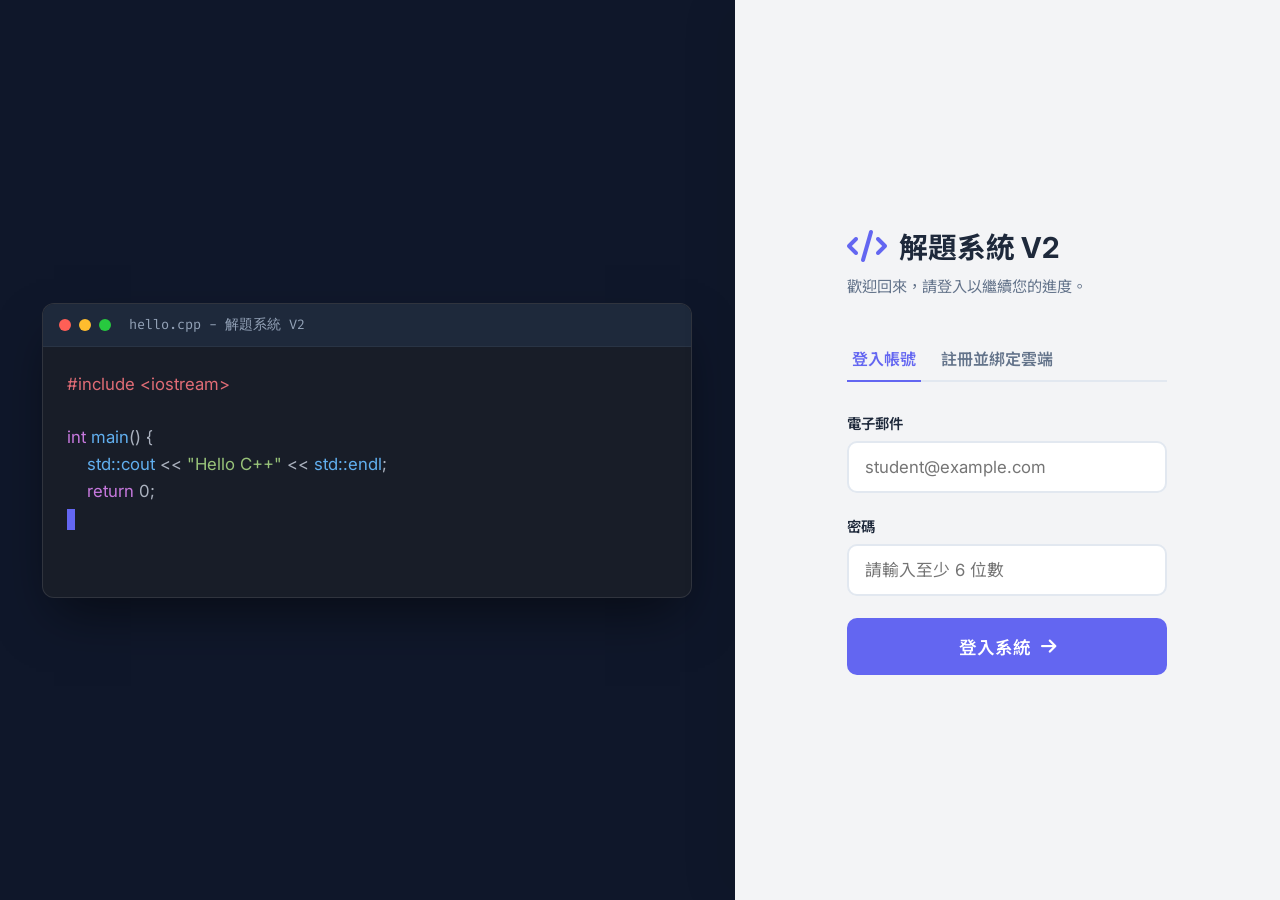
==== index.html @ 7ad6af3a "Update index.html" ====
<!DOCTYPE html>
<html lang="zh-Hant">
<head>
    <meta charset="UTF-8">
    <meta name="viewport" content="width=device-width, initial-scale=1.0">
    <title>登入 - 解題系統 V2</title>
    <!-- 字體與圖示 -->
    <link href="https://fonts.googleapis.com/css2?family=Inter:wght@400;500;600;700&family=Noto+Sans+TC:wght@400;500;700&family=Fira+Code:wght@400;500&display=swap" rel="stylesheet">
    <link rel="stylesheet" href="https://cdnjs.cloudflare.com/ajax/libs/font-awesome/6.4.2/css/all.min.css">
    
    <!-- 引入 Firebase SDK 與 auth.js 讓按鈕真正運作 -->
    <script src="https://www.gstatic.com/firebasejs/10.8.1/firebase-app-compat.js"></script>
    <script src="https://www.gstatic.com/firebasejs/10.8.1/firebase-auth-compat.js"></script>
    <script src="https://www.gstatic.com/firebasejs/10.8.1/firebase-firestore-compat.js"></script>
    
    <style>
        :root {
            --primary: #6366f1; 
            --primary-hover: #4f46e5;
            /* 與大廳底色保持一致 */
            --bg-page: #f3f4f6; 
            --text-main: #1e293b;
            --text-muted: #64748b;
            --accent: #8b5cf6;
            --success: #10b981;
            
            /* 程式碼編輯器專用色彩 */
            --editor-bg: #0f172a;
            --editor-topbar: #1e293b;
            --syntax-keyword: #c678dd;
            --syntax-function: #61afef;
            --syntax-string: #98c379;
            --syntax-comment: #5c6370;
            --syntax-text: #abb2bf;
            --syntax-include: #e06c75;
        }

        * {
            box-sizing: border-box;
            font-family: 'Inter', 'Noto Sans TC', sans-serif;
            margin: 0;
            padding: 0;
        }

        body {
            height: 100vh;
            display: flex;
            overflow: hidden;
            background: var(--bg-page);
            color: var(--text-main);
        }

        /* 左側：程式碼動畫區域 */
        .split-left {
            flex: 1.2;
            position: relative;
            background: var(--editor-bg);
            display: flex;
            align-items: center;
            justify-content: center;
            padding: 40px;
        }

        /* 模擬編輯器視窗 */
        .editor-window {
            width: 100%;
            max-width: 650px;
            background: #181d28; /* 更深的編輯器底色 */
            border-radius: 12px;
            box-shadow: 0 25px 50px -12px rgba(0, 0, 0, 0.5);
            border: 1px solid rgba(255,255,255,0.1);
            overflow: hidden;
            animation: floatEditor 6s ease-in-out infinite alternate;
        }

        @keyframes floatEditor {
            0% { transform: translateY(0); }
            100% { transform: translateY(15px); }
        }

        .editor-header {
            background: var(--editor-topbar);
            padding: 12px 16px;
            display: flex;
            align-items: center;
            gap: 8px;
            border-bottom: 1px solid rgba(255,255,255,0.05);
        }

        .editor-dot {
            width: 12px; height: 12px; border-radius: 50%;
        }
        .dot-red { background: #ff5f56; }
        .dot-yellow { background: #ffbd2e; }
        .dot-green { background: #27c93f; }

        .editor-title {
            margin-left: 10px;
            color: #94a3b8;
            font-size: 0.85rem;
            font-family: 'Fira Code', monospace;
        }

        .editor-body {
            padding: 24px;
            font-family: 'Fira Code', monospace;
            font-size: 1.05rem;
            line-height: 1.6;
            color: var(--syntax-text);
            min-height: 250px;
        }

        /* 閃爍游標 */
        .cursor {
            display: inline-block;
            width: 8px;
            height: 1.2em;
            background-color: var(--primary);
            vertical-align: middle;
            animation: blink 1s step-end infinite;
        }

        @keyframes blink {
            0%, 100% { opacity: 1; }
            50% { opacity: 0; }
        }

        /* 右側：登入表單區域 */
        .split-right {
            flex: 1;
            max-width: 550px;
            background: var(--bg-page);
            display: flex;
            align-items: center;
            justify-content: center;
            position: relative;
            z-index: 10;
            box-shadow: -20px 0 40px rgba(0,0,0,0.05);
        }

        .form-container {
            width: 100%;
            max-width: 400px;
            padding: 40px;
            animation: slideInRight 0.8s cubic-bezier(0.16, 1, 0.3, 1) forwards;
        }

        @keyframes slideInRight {
            from { opacity: 0; transform: translateX(40px); }
            to { opacity: 1; transform: translateX(0); }
        }

        .brand-header {
            margin-bottom: 40px;
        }

        .brand-title {
            font-size: 1.8rem;
            font-weight: 700;
            color: var(--text-main);
            margin-bottom: 8px;
            display: flex;
            align-items: center;
            gap: 12px;
        }

        .brand-title i {
            color: var(--primary);
            font-size: 2rem;
        }

        .brand-subtitle {
            font-size: 0.95rem;
            color: var(--text-muted);
        }

        /* 頁籤切換 */
        .auth-tabs {
            display: flex;
            gap: 15px;
            margin-bottom: 30px;
            border-bottom: 2px solid #e2e8f0;
        }

        .auth-tab {
            padding: 10px 5px;
            font-size: 1rem;
            font-weight: 600;
            color: var(--text-muted);
            cursor: pointer;
            position: relative;
            transition: color 0.3s ease;
        }

        .auth-tab.active {
            color: var(--primary);
        }

        .auth-tab.active::after {
            content: '';
            position: absolute;
            bottom: -2px;
            left: 0;
            right: 0;
            height: 2px;
            background: var(--primary);
            animation: slideLine 0.3s ease forwards;
        }

        @keyframes slideLine {
            from { transform: scaleX(0); }
            to { transform: scaleX(1); }
        }

        /* 輸入框設計 */
        .input-group {
            margin-bottom: 22px;
        }

        .input-header {
            display: flex;
            justify-content: space-between;
            align-items: flex-end;
            margin-bottom: 8px;
        }

        .input-header label {
            font-size: 0.9rem;
            font-weight: 600;
            color: var(--text-main);
            margin: 0;
        }

        /* 教學按鈕設計 */
        .tutorial-link {
            font-size: 0.85rem;
            color: var(--primary);
            text-decoration: none;
            display: flex;
            align-items: center;
            gap: 5px;
            font-weight: 500;
            transition: all 0.2s ease;
            background: rgba(99, 102, 241, 0.1);
            padding: 4px 10px;
            border-radius: 12px;
        }

        .tutorial-link:hover {
            background: rgba(99, 102, 241, 0.2);
            transform: translateY(-1px);
        }

        .auth-input {
            width: 100%;
            padding: 14px 16px;
            /* 將輸入框底色改為純白，使其在灰底中更突出 */
            background: #ffffff;
            border: 2px solid #e2e8f0;
            color: var(--text-main);
            border-radius: 10px;
            font-size: 1.05rem;
            transition: all 0.3s ease;
        }

        .auth-input:focus {
            outline: none;
            border-color: var(--primary);
            box-shadow: 0 0 0 4px rgba(99, 102, 241, 0.1);
        }

        /* 按鈕設計 */
        .btn-submit {
            width: 100%;
            padding: 16px;
            background: var(--primary);
            color: white;
            border: none;
            border-radius: 10px;
            font-size: 1.1rem;
            font-weight: 600;
            cursor: pointer;
            transition: all 0.3s ease;
            display: flex;
            align-items: center;
            justify-content: center;
            gap: 10px;
            margin-top: 10px;
        }

        .btn-submit:hover {
            background: var(--primary-hover);
            transform: translateY(-2px);
            box-shadow: 0 8px 16px rgba(99, 102, 241, 0.25);
        }

        .btn-submit:active {
            transform: translateY(0);
        }

        /* 禁止按鈕狀態 */
        .btn-submit:disabled {
            background: #94a3b8;
            cursor: not-allowed;
            transform: none;
            box-shadow: none;
        }

        #registerConfigArea {
            display: none;
            animation: fadeIn 0.3s ease forwards;
        }

        @keyframes fadeIn {
            from { opacity: 0; transform: translateY(-5px); }
            to { opacity: 1; transform: translateY(0); }
        }

        @media (max-width: 900px) {
            .split-left { display: none; }
            .split-right { max-width: 100%; }
        }
    </style>
</head>
<body>

    <!-- 左側：程式碼動畫區域 -->
    <div class="split-left">
        <div class="editor-window">
            <div class="editor-header">
                <div class="editor-dot dot-red"></div>
                <div class="editor-dot dot-yellow"></div>
                <div class="editor-dot dot-green"></div>
                <div class="editor-title">hello.cpp - 解題系統 V2</div>
            </div>
            <div class="editor-body">
                <span id="typed-code"></span><span class="cursor"></span>
            </div>
        </div>
    </div>

    <!-- 右側：登入表單 -->
    <div class="split-right">
        <div class="form-container">
            <div class="brand-header">
                <div class="brand-title"><i class="fa-solid fa-code"></i> 解題系統 V2</div>
                <p class="brand-subtitle">歡迎回來，請登入以繼續您的進度。</p>
            </div>

            <div class="auth-tabs">
                <div id="tabLogin" class="auth-tab active" onclick="switchAuthTab('login')">登入帳號</div>
                <div id="tabRegister" class="auth-tab" onclick="switchAuthTab('register')">註冊並綁定雲端</div>
            </div>

            <div class="input-group">
                <div class="input-header">
                    <label>電子郵件</label>
                </div>
                <input type="email" id="emailInput" class="auth-input" placeholder="student@example.com">
            </div>

            <div class="input-group">
                <div class="input-header">
                    <label>密碼</label>
                </div>
                <!-- 按下 Enter 時觸發真實的 handleAuthAction() -->
                <input type="password" id="passwordInput" class="auth-input" placeholder="請輸入至少 6 位數" onkeypress="if(event.key === 'Enter') handleAuthAction()">
            </div>

            <div class="input-group" id="registerConfigArea">
                <div class="input-header">
                    <label style="color: var(--primary);">Firebase 金鑰綁定</label>
                    <a href="#" class="tutorial-link" onclick="window.location.hash='#/firebase-tutorial'; return false;">
                        <i class="fa-solid fa-circle-question"></i> 如何取得金鑰？
                    </a>
                </div>
                <textarea id="registerConfigInput" class="auth-input" style="height: 100px; font-family: monospace; font-size: 0.85rem;" placeholder='{"apiKey": "...", "authDomain": "..."}'></textarea>
            </div>

            <!-- 這個按鈕將綁定真實的登入/註冊邏輯 -->
            <button id="actionBtn" class="btn-submit" onclick="handleAuthAction()">
                <span>登入系統</span> <i class="fa-solid fa-arrow-right"></i>
            </button>
        </div>
    </div>

    <script>
        // === 程式碼打字動畫邏輯 (C++ 循環版本) ===
        const rawCode = `#include <iostream>

int main() {
    std::cout << "Hello C++" << std::endl;
    return 0;
}`;

        const typeTarget = document.getElementById('typed-code');
        let typeIndex = 0;
        let isTyping = true;

        // C++ 簡易語法高亮
        function highlightSyntax(text) {
            let highlighted = text
                .replace(/#include &lt;iostream&gt;/g, '<span style="color: var(--syntax-include);">#include &lt;iostream&gt;</span>')
                .replace(/int /g, '<span style="color: var(--syntax-keyword);">int </span>')
                .replace(/main/g, '<span style="color: var(--syntax-function);">main</span>')
                .replace(/std::cout/g, '<span style="color: var(--syntax-function);">std::cout</span>')
                .replace(/std::endl/g, '<span style="color: var(--syntax-function);">std::endl</span>')
                .replace(/return /g, '<span style="color: var(--syntax-keyword);">return </span>')
                .replace(/0;/g, '<span style="color: var(--syntax-text);">0;</span>')
                .replace(/("Hello C\+\+")/g, '<span style="color: var(--syntax-string);">$1</span>');
            return highlighted;
        }

        function typeWriter() {
            if (!isTyping) return;

            if (typeIndex < rawCode.length) {
                const currentChar = rawCode.charAt(typeIndex);
                let textToDisplay = rawCode.substring(0, typeIndex + 1);
                
                textToDisplay = highlightSyntax(textToDisplay.replace(/</g, "&lt;").replace(/>/g, "&gt;"))
                                .replace(/\n/g, '<br>')
                                .replace(/    /g, '&nbsp;&nbsp;&nbsp;&nbsp;');
                                
                typeTarget.innerHTML = textToDisplay;
                
                let speed = Math.random() * 30 + 10;
                if (currentChar === '\n') speed += 150;
                
                typeIndex++;
                setTimeout(typeWriter, speed);
            } else {
                // 打字完成後，等待 3 秒再清除並重新開始
                setTimeout(() => {
                    typeTarget.innerHTML = '';
                    typeIndex = 0;
                    typeWriter();
                }, 3000);
            }
        }
        
        setTimeout(typeWriter, 500);

        // === 登入表單 UI 切換邏輯 ===
        let isLoginMode = true;

        function switchAuthTab(mode) {
            isLoginMode = (mode === 'login');
            
            document.getElementById('tabLogin').classList.toggle('active', isLoginMode);
            document.getElementById('tabRegister').classList.toggle('active', !isLoginMode);
            
            document.getElementById('registerConfigArea').style.display = isLoginMode ? 'none' : 'block';
            
            const btn = document.getElementById('actionBtn');
            if (isLoginMode) {
                btn.innerHTML = '<span>登入系統</span> <i class="fa-solid fa-arrow-right"></i>';
                btn.style.background = 'var(--primary)';
            } else {
                btn.innerHTML = '<span>註冊帳號</span> <i class="fa-solid fa-user-plus"></i>';
                btn.style.background = 'var(--success)';
            }
        }

        function showTutorial() {
            window.location.hash = '#/firebase-tutorial';
        }

        function hideTutorial() {
            history.replaceState(null, null, ' ');
            document.getElementById('view-firebase-tutorial').style.display = 'none';
        }

        window.addEventListener('hashchange', () => {
            if (window.location.hash === '#/firebase-tutorial') {
                document.getElementById('view-firebase-tutorial').style.display = 'flex';
            } else {
                document.getElementById('view-firebase-tutorial').style.display = 'none';
            }
        });

        window.addEventListener('load', () => {
            if (window.location.hash === '#/firebase-tutorial') {
                document.getElementById('view-firebase-tutorial').style.display = 'flex';
            }
        });
    </script>

    <!-- 教學彈出視窗 -->
    <div id="view-firebase-tutorial" style="display:none; position: fixed; top: 0; left: 0; width: 100%; height: 100%; flex-direction:column; align-items:flex-start; background: #f8fafc; color: #334155; overflow-y:auto; padding: 40px; box-sizing: border-box; z-index: 9999;">
        <div style="max-width: 900px; width: 100%; text-align: left; position: relative;">
            <button onclick="hideTutorial()" style="position: absolute; top: -10px; right: 0; background: rgba(0,0,0,0.05); border: none; color: #334155; padding: 8px 16px; border-radius: 8px; cursor: pointer; font-weight: bold; transition: background 0.3s;" onmouseover="this.style.background=\'rgba(0,0,0,0.1)\'" onmouseout="this.style.background=\'rgba(0,0,0,0.05)\'"><i class="fa-solid fa-xmark"></i> 關閉教學</button>
            
            <div style="display: flex; align-items: center; border-bottom: 1px solid rgba(0,0,0,0.1); padding-bottom: 20px; margin-bottom: 20px;">
                <h2 style="margin: 0; font-size: 1.8rem;">📚 Firebase 設定教學</h2>
            </div>

            <div style="line-height: 1.8; font-size: 1.1rem; color: #e2e8f0;">
                <h3 style="color: #a7f3d0;">步驟一：建立 Firebase 專案</h3>
                <p>1.請先前往 <a href="https://console.firebase.google.com/" target="_blank" style="color: #60a5fa; text-decoration: underline;">Firebase Console</a> 並登入您的 Google 帳號，點擊「建立新的Firebase專案」。</p>
                <img src="https://raw.githubusercontent.com/iansu11/Program-system-image/main/creat%20firebase%20project.png"
                     style="max-width: 100%; border-radius: 8px; border: 1px solid rgba(255,255,255,0.2);">

                <p>2.輸入完專案名稱並按下「繼續」。</p>
                <img src="https://raw.githubusercontent.com/iansu11/Program-system-image/main/project%20name.png"
                     style="max-width: 65%; border-radius: 8px; border: 1px solid rgba(255,255,255,0.2);">

                <p>3.開啟 啟用 Gemini in Firebase 並按下「繼續」。</p>
                <img src="https://raw.githubusercontent.com/iansu11/Program-system-image/main/Open%20Gemini%20in%20Firebase.png"
                     style="max-width: 75%; border-radius: 8px; border: 1px solid rgba(255,255,255,0.2);">

                <p>4.開啟 啟用這項專案的 Google Analytics 功能，並按下「繼續」。</p>
                <img src="https://raw.githubusercontent.com/iansu11/Program-system-image/main/Open%20Google%20Analytics.png"
                     style="max-width: 75%; border-radius: 8px; border: 1px solid rgba(255,255,255,0.2);">

                <p>5.選取 Default Account in Firebase 並按下「建立專案」。</p>
                <img src="https://raw.githubusercontent.com/iansu11/Program-system-image/main/Default%20Account%20in%20Firebase.png"
                     style="max-width: 75%; border-radius: 8px; border: 1px solid rgba(255,255,255,0.2);">

                <p>6.等待完成後按下繼續專案即建立完成。</p>
                <img src="https://raw.githubusercontent.com/iansu11/Program-system-image/main/firebase%20project%20creat%20finish.png"
                     style="max-width: 75%; border-radius: 8px; border: 1px solid rgba(255,255,255,0.2);">


                <h3 style="color: #a7f3d0; margin-top: 30px;">步驟二：在專案裡新增應用程式 </h3>
                <p>1.回到專案後在專案名稱的下方，點擊「新增應用程式」的按鈕。</p>
                <img src="https://raw.githubusercontent.com/iansu11/Program-system-image/main/creat%20app%20button.png"
                     style="max-width: 95%; border-radius: 8px; border: 1px solid rgba(255,255,255,0.2);">

                <p>2.點擊網頁圖示，來新增一個應用程式。</p>
                <img src="https://raw.githubusercontent.com/iansu11/Program-system-image/main/web%20icon.png"
                     style="max-width: 95%; border-radius: 8px; border: 1px solid rgba(255,255,255,0.2);">

                <p>3.接著會看到註冊應用程式的畫面，不要勾選Firebase託管，並且按下「註冊應用程式」的按鈕。</p>
                <img src="https://raw.githubusercontent.com/iansu11/Program-system-image/main/register%20app.png"
                     style="max-width: 90%; border-radius: 8px; border: 1px solid rgba(255,255,255,0.2);">

                <p>4.再來會看到新增 Firebase SDK ，請選擇使用 script 標記。</p>
                <p>並且將 const firebaseConfig = { ... }; 裡面的內容複製起來，完成後按下前往控制台即完成新增。</p>
                <img src="https://raw.githubusercontent.com/iansu11/Program-system-image/main/firebase%20SDK.png"
                     style="max-width: 85%; border-radius: 8px; border: 1px solid rgba(255,255,255,0.2);">
                <p>5.回到控制台。</p>
                <img src="https://raw.githubusercontent.com/iansu11/Program-system-image/main/console.png"
                     style="max-width: 100%; border-radius: 8px; border: 1px solid rgba(255,255,255,0.2);">


                <h3 style="color: #a7f3d0; margin-top: 30px;">步驟三：Authentication設定。</h3>
                <p>1.先點選安全性，並選擇Authentication。</p>
                <img src="https://raw.githubusercontent.com/iansu11/Program-system-image/main/choose%20Authentication-1.png"
                     style="max-width: 100%; border-radius: 8px; border: 1px solid rgba(255,255,255,0.2);">

                <p>2.選擇開始啟用。</p>
                <img src="https://raw.githubusercontent.com/iansu11/Program-system-image/main/choose%20Authentication-2.png"
                     style="max-width: 95%; border-radius: 8px; border: 1px solid rgba(255,255,255,0.2);">

                <p>3.選擇登入方式，第一個先選電子郵件，第二個在選google。</p>
                <img src="https://raw.githubusercontent.com/iansu11/Program-system-image/main/email-google.png"
                     style="max-width: 80%; border-radius: 8px; border: 1px solid rgba(255,255,255,0.2);">

                <p>4.電子郵件只需要啟用上面那個，底下的不用，啟動完成後按下儲存。</p>
                <img src="https://raw.githubusercontent.com/iansu11/Program-system-image/main/email.png"
                     style="max-width: 80%; border-radius: 8px; border: 1px solid rgba(255,255,255,0.2);">

                <p>5.google 啟動後記得選取專案支援的電子郵件，完成後也是按儲存。</p>
                <img src="https://raw.githubusercontent.com/iansu11/Program-system-image/main/google.png"
                     style="max-width: 80%; border-radius: 8px; border: 1px solid rgba(255,255,255,0.2);">

                <p>6.看到電子郵件與google皆顯示為已啟動即代表設定完成。</p>
                <img src="https://raw.githubusercontent.com/iansu11/Program-system-image/main/email-google-finish.png"
                     style="max-width: 100%; border-radius: 8px; border: 1px solid rgba(255,255,255,0.2);">

                <h3 style="color: #a7f3d0; margin-top: 30px;">步驟四：firestore 設定 </h3>
                <p>1.先選擇資料庫與空間，並選擇firestore。</p>
                <img src="https://raw.githubusercontent.com/iansu11/Program-system-image/main/firestore-1.png"
                     style="max-width: 95%; border-radius: 8px; border: 1px solid rgba(255,255,255,0.2);">

                <p>2.選擇建立資料庫。</p>
                <img src="https://raw.githubusercontent.com/iansu11/Program-system-image/main/firestore-2.png"
                     style="max-width: 100%; border-radius: 8px; border: 1px solid rgba(255,255,255,0.2);">

                <p>3.選取版本 Standard版，並且按下一步。</p>
                <img src="https://raw.githubusercontent.com/iansu11/Program-system-image/main/standard.png"
                     style="max-width: 90%; border-radius: 8px; border: 1px solid rgba(255,255,255,0.2);">

                <p>4.選擇位置 Taiwan，並且按下一步。</p>
                <img src="https://raw.githubusercontent.com/iansu11/Program-system-image/main/Taiwan.png"
                     style="max-width: 90%; border-radius: 8px; border: 1px solid rgba(255,255,255,0.2);">

                <p>5.選擇以測試模式啟動，並且按下建立。</p>
                <img src="https://raw.githubusercontent.com/iansu11/Program-system-image/main/test-start.png"
                     style="max-width: 90%; border-radius: 8px; border: 1px solid rgba(255,255,255,0.2);">

                <p>6.回到了資料庫的主控台，點選上方的規則。</p>
                <img src="https://raw.githubusercontent.com/iansu11/Program-system-image/main/rule.png"
                     style="max-width: 100%; border-radius: 8px; border: 1px solid rgba(255,255,255,0.2);">

                <p>7.將規則進行更改，改成以下這段規則，完成後按下發布所有設定便更改完成。</p>
                <pre style="background: rgba(0,0,0,0.3); padding: 15px; border-radius: 8px; color: #a7f3d0;">
rules_version = '2';
service cloud.firestore {
    match /databases/{database}/documents {
        match /{document=**} {
            allow read, write: if request.auth != null;
        }
    }
}
                </pre>
                <img src="https://raw.githubusercontent.com/iansu11/Program-system-image/main/new-rule.png"
                     style="max-width: 100%; border-radius: 8px; border: 1px solid rgba(255,255,255,0.2);">

                <h3 style="color: #a7f3d0; margin-top: 30px;">步驟五：授權網路設定 </h3>
                <p>1.點選Authentication的設定，裡面的授權網域並按下新增網域。</p>
                <img src="https://raw.githubusercontent.com/iansu11/Program-system-image/main/web-1.png"
                     style="max-width: 100%; border-radius: 8px; border: 1px solid rgba(255,255,255,0.2);">
                <p>2.將解題系統的網址填入即設定完成。</p>
                <img src="https://raw.githubusercontent.com/iansu11/Program-system-image/main/web-2.png"
                     style="max-width: 100%; border-radius: 8px; border: 1px solid rgba(255,255,255,0.2);">

                <h3 style="color: #a7f3d0; margin-top: 30px;">步驟六：將金鑰填入到註冊區 </h3>
                <p>用大括號將firebaseConfig裡面的內容複製並貼上即可(記得每個代碼冒號前面的標題要使用""括號起來，最外面再使用一個大括號)。</p>
                <img src="https://raw.githubusercontent.com/iansu11/Program-system-image/main/example-1.png"
                     style="max-width: 100%; border-radius: 8px; border: 1px solid rgba(255,255,255,0.2);">
                <img src="https://raw.githubusercontent.com/iansu11/Program-system-image/main/example-2.png"
                     style="max-width: 100%; border-radius: 8px; border: 1px solid rgba(255,255,255,0.2);">

                <p>前面沒複製到的請依照以下步驟尋找回來。</p>
                <p>1.點選左側欄位設定裡面的一般。</p>
                <img src="https://raw.githubusercontent.com/iansu11/Program-system-image/main/settings-1.png"
                     style="max-width: 100%; border-radius: 8px; border: 1px solid rgba(255,255,255,0.2);">

                <p>2.跳到一般設定往下滑就可以看到firebaseConfig的內容了。</p>
                <img src="https://raw.githubusercontent.com/iansu11/Program-system-image/main/setting-2-2.png"
                     style="max-width: 90%; border-radius: 8px; border: 1px solid rgba(255,255,255,0.2);">
                <img src="https://raw.githubusercontent.com/iansu11/Program-system-image/main/setting-3.png"
                     style="max-width: 90%; border-radius: 8px; border: 1px solid rgba(255,255,255,0.2);">

            </div>
        </div>
    </div>
    
    <!-- 載入真實的系統設定與登入核心邏輯 -->
    <script src="js/config.js"></script>
    <script src="js/auth.js"></script>
</body>
</html>
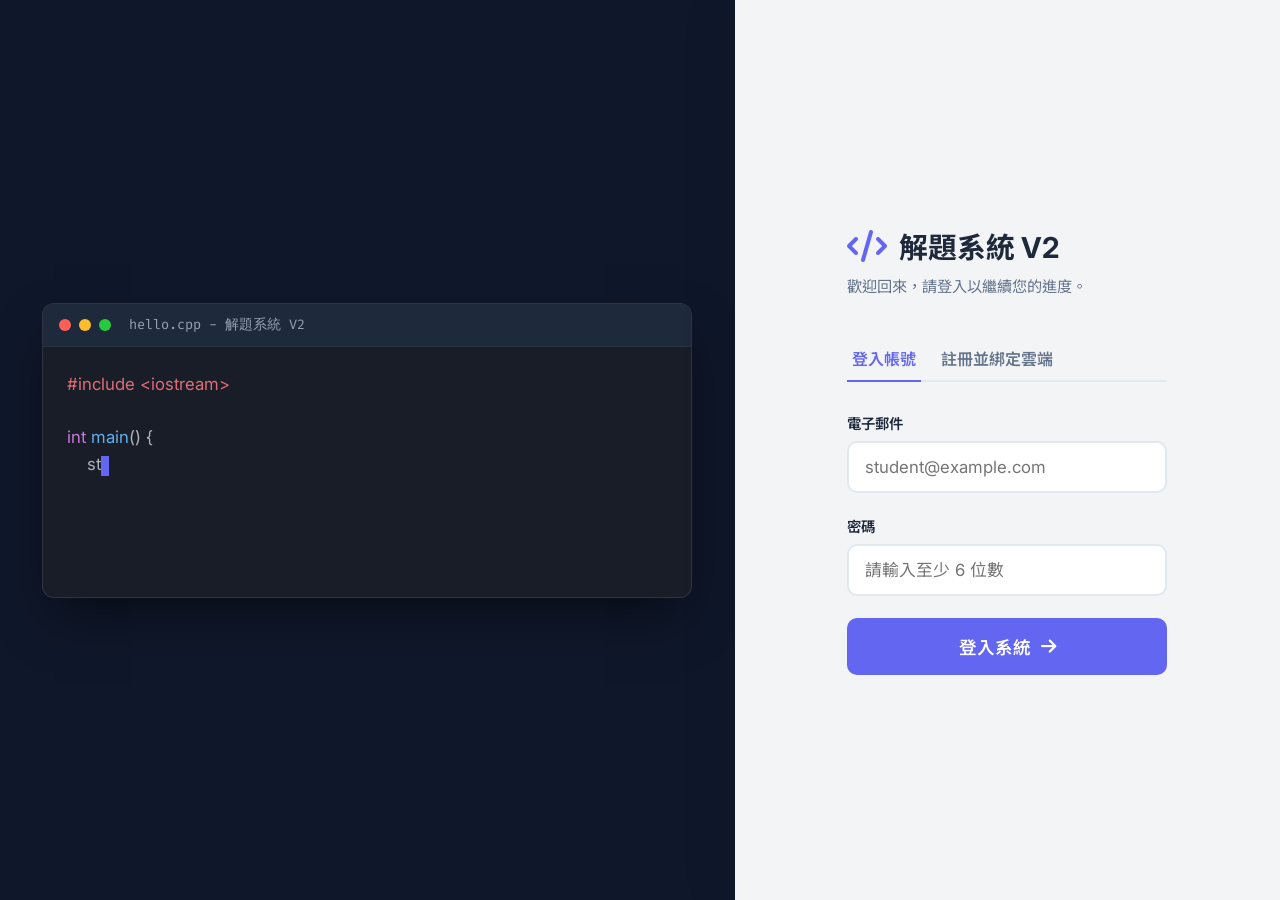
==== commit 01b90e5f: "Update index.html" ====
--- a/index.html
+++ b/index.html
@@ -495,107 +495,107 @@
                 <h2 style="margin: 0; font-size: 1.8rem;">📚 Firebase 設定教學</h2>
             </div>
 
-            <div style="line-height: 1.8; font-size: 1.1rem; color: #e2e8f0;">
-                <h3 style="color: #a7f3d0;">步驟一：建立 Firebase 專案</h3>
+            <div style="line-height: 1.8; font-size: 1.1rem; color: #334155;">
+                <h3 style="color: #059669;">步驟一：建立 Firebase 專案</h3>
                 <p>1.請先前往 <a href="https://console.firebase.google.com/" target="_blank" style="color: #60a5fa; text-decoration: underline;">Firebase Console</a> 並登入您的 Google 帳號，點擊「建立新的Firebase專案」。</p>
-                <img src="https://raw.githubusercontent.com/iansu11/Program-system-image/main/creat%20firebase%20project.png"
+                <img src="https://raw.githubusercontent.com/iansu11/Program-system-image/refs/heads/main/creat%20firebase%20project.png"
                      style="max-width: 100%; border-radius: 8px; border: 1px solid rgba(255,255,255,0.2);">
 
                 <p>2.輸入完專案名稱並按下「繼續」。</p>
-                <img src="https://raw.githubusercontent.com/iansu11/Program-system-image/main/project%20name.png"
+                <img src="https://raw.githubusercontent.com/iansu11/Program-system-image/refs/heads/main/project%20name.png"
                      style="max-width: 65%; border-radius: 8px; border: 1px solid rgba(255,255,255,0.2);">
 
                 <p>3.開啟 啟用 Gemini in Firebase 並按下「繼續」。</p>
-                <img src="https://raw.githubusercontent.com/iansu11/Program-system-image/main/Open%20Gemini%20in%20Firebase.png"
+                <img src="https://raw.githubusercontent.com/iansu11/Program-system-image/refs/heads/main/Open%20Gemini%20in%20Firebase.png"
                      style="max-width: 75%; border-radius: 8px; border: 1px solid rgba(255,255,255,0.2);">
 
                 <p>4.開啟 啟用這項專案的 Google Analytics 功能，並按下「繼續」。</p>
-                <img src="https://raw.githubusercontent.com/iansu11/Program-system-image/main/Open%20Google%20Analytics.png"
+                <img src="https://raw.githubusercontent.com/iansu11/Program-system-image/refs/heads/main/Open%20Google%20Analytics.png"
                      style="max-width: 75%; border-radius: 8px; border: 1px solid rgba(255,255,255,0.2);">
 
                 <p>5.選取 Default Account in Firebase 並按下「建立專案」。</p>
-                <img src="https://raw.githubusercontent.com/iansu11/Program-system-image/main/Default%20Account%20in%20Firebase.png"
+                <img src="https://raw.githubusercontent.com/iansu11/Program-system-image/refs/heads/main/Default%20Account%20in%20Firebase.png"
                      style="max-width: 75%; border-radius: 8px; border: 1px solid rgba(255,255,255,0.2);">
 
                 <p>6.等待完成後按下繼續專案即建立完成。</p>
-                <img src="https://raw.githubusercontent.com/iansu11/Program-system-image/main/firebase%20project%20creat%20finish.png"
+                <img src="https://raw.githubusercontent.com/iansu11/Program-system-image/refs/heads/main/firebase%20project%20creat%20finish.png"
                      style="max-width: 75%; border-radius: 8px; border: 1px solid rgba(255,255,255,0.2);">
 
 
-                <h3 style="color: #a7f3d0; margin-top: 30px;">步驟二：在專案裡新增應用程式 </h3>
+                <h3 style="color: #059669; margin-top: 30px;">步驟二：在專案裡新增應用程式 </h3>
                 <p>1.回到專案後在專案名稱的下方，點擊「新增應用程式」的按鈕。</p>
-                <img src="https://raw.githubusercontent.com/iansu11/Program-system-image/main/creat%20app%20button.png"
+                <img src="https://raw.githubusercontent.com/iansu11/Program-system-image/refs/heads/main/creat%20app%20button.png"
                      style="max-width: 95%; border-radius: 8px; border: 1px solid rgba(255,255,255,0.2);">
 
                 <p>2.點擊網頁圖示，來新增一個應用程式。</p>
-                <img src="https://raw.githubusercontent.com/iansu11/Program-system-image/main/web%20icon.png"
+                <img src="https://raw.githubusercontent.com/iansu11/Program-system-image/refs/heads/main/web%20icon.png"
                      style="max-width: 95%; border-radius: 8px; border: 1px solid rgba(255,255,255,0.2);">
 
                 <p>3.接著會看到註冊應用程式的畫面，不要勾選Firebase託管，並且按下「註冊應用程式」的按鈕。</p>
-                <img src="https://raw.githubusercontent.com/iansu11/Program-system-image/main/register%20app.png"
+                <img src="https://raw.githubusercontent.com/iansu11/Program-system-image/refs/heads/main/register%20app.png"
                      style="max-width: 90%; border-radius: 8px; border: 1px solid rgba(255,255,255,0.2);">
 
                 <p>4.再來會看到新增 Firebase SDK ，請選擇使用 script 標記。</p>
                 <p>並且將 const firebaseConfig = { ... }; 裡面的內容複製起來，完成後按下前往控制台即完成新增。</p>
-                <img src="https://raw.githubusercontent.com/iansu11/Program-system-image/main/firebase%20SDK.png"
+                <img src="https://raw.githubusercontent.com/iansu11/Program-system-image/refs/heads/main/firebase%20SDK.png"
                      style="max-width: 85%; border-radius: 8px; border: 1px solid rgba(255,255,255,0.2);">
                 <p>5.回到控制台。</p>
-                <img src="https://raw.githubusercontent.com/iansu11/Program-system-image/main/console.png"
-                     style="max-width: 100%; border-radius: 8px; border: 1px solid rgba(255,255,255,0.2);">
-
-
-                <h3 style="color: #a7f3d0; margin-top: 30px;">步驟三：Authentication設定。</h3>
+                <img src="https://raw.githubusercontent.com/iansu11/Program-system-image/refs/heads/main/console.png"
+                     style="max-width: 100%; border-radius: 8px; border: 1px solid rgba(255,255,255,0.2);">
+
+
+                <h3 style="color: #059669; margin-top: 30px;">步驟三：Authentication設定。</h3>
                 <p>1.先點選安全性，並選擇Authentication。</p>
-                <img src="https://raw.githubusercontent.com/iansu11/Program-system-image/main/choose%20Authentication-1.png"
+                <img src="https://raw.githubusercontent.com/iansu11/Program-system-image/refs/heads/main/choose%20Authentication-1.png"
                      style="max-width: 100%; border-radius: 8px; border: 1px solid rgba(255,255,255,0.2);">
 
                 <p>2.選擇開始啟用。</p>
-                <img src="https://raw.githubusercontent.com/iansu11/Program-system-image/main/choose%20Authentication-2.png"
+                <img src="https://raw.githubusercontent.com/iansu11/Program-system-image/refs/heads/main/choose%20Authentication-2.png"
                      style="max-width: 95%; border-radius: 8px; border: 1px solid rgba(255,255,255,0.2);">
 
                 <p>3.選擇登入方式，第一個先選電子郵件，第二個在選google。</p>
-                <img src="https://raw.githubusercontent.com/iansu11/Program-system-image/main/email-google.png"
+                <img src="https://raw.githubusercontent.com/iansu11/Program-system-image/refs/heads/main/email-google.png"
                      style="max-width: 80%; border-radius: 8px; border: 1px solid rgba(255,255,255,0.2);">
 
                 <p>4.電子郵件只需要啟用上面那個，底下的不用，啟動完成後按下儲存。</p>
-                <img src="https://raw.githubusercontent.com/iansu11/Program-system-image/main/email.png"
+                <img src="https://raw.githubusercontent.com/iansu11/Program-system-image/refs/heads/main/email.png"
                      style="max-width: 80%; border-radius: 8px; border: 1px solid rgba(255,255,255,0.2);">
 
                 <p>5.google 啟動後記得選取專案支援的電子郵件，完成後也是按儲存。</p>
-                <img src="https://raw.githubusercontent.com/iansu11/Program-system-image/main/google.png"
+                <img src="https://raw.githubusercontent.com/iansu11/Program-system-image/refs/heads/main/google.png"
                      style="max-width: 80%; border-radius: 8px; border: 1px solid rgba(255,255,255,0.2);">
 
                 <p>6.看到電子郵件與google皆顯示為已啟動即代表設定完成。</p>
-                <img src="https://raw.githubusercontent.com/iansu11/Program-system-image/main/email-google-finish.png"
-                     style="max-width: 100%; border-radius: 8px; border: 1px solid rgba(255,255,255,0.2);">
-
-                <h3 style="color: #a7f3d0; margin-top: 30px;">步驟四：firestore 設定 </h3>
+                <img src="https://raw.githubusercontent.com/iansu11/Program-system-image/refs/heads/main/email-google-finish.png"
+                     style="max-width: 100%; border-radius: 8px; border: 1px solid rgba(255,255,255,0.2);">
+
+                <h3 style="color: #059669; margin-top: 30px;">步驟四：firestore 設定 </h3>
                 <p>1.先選擇資料庫與空間，並選擇firestore。</p>
-                <img src="https://raw.githubusercontent.com/iansu11/Program-system-image/main/firestore-1.png"
+                <img src="https://raw.githubusercontent.com/iansu11/Program-system-image/refs/heads/main/firestore-1.png"
                      style="max-width: 95%; border-radius: 8px; border: 1px solid rgba(255,255,255,0.2);">
 
                 <p>2.選擇建立資料庫。</p>
-                <img src="https://raw.githubusercontent.com/iansu11/Program-system-image/main/firestore-2.png"
+                <img src="https://raw.githubusercontent.com/iansu11/Program-system-image/refs/heads/main/firestore-2.png"
                      style="max-width: 100%; border-radius: 8px; border: 1px solid rgba(255,255,255,0.2);">
 
                 <p>3.選取版本 Standard版，並且按下一步。</p>
-                <img src="https://raw.githubusercontent.com/iansu11/Program-system-image/main/standard.png"
+                <img src="https://raw.githubusercontent.com/iansu11/Program-system-image/refs/heads/main/standard.png"
                      style="max-width: 90%; border-radius: 8px; border: 1px solid rgba(255,255,255,0.2);">
 
                 <p>4.選擇位置 Taiwan，並且按下一步。</p>
-                <img src="https://raw.githubusercontent.com/iansu11/Program-system-image/main/Taiwan.png"
+                <img src="https://raw.githubusercontent.com/iansu11/Program-system-image/refs/heads/main/Taiwan.png"
                      style="max-width: 90%; border-radius: 8px; border: 1px solid rgba(255,255,255,0.2);">
 
                 <p>5.選擇以測試模式啟動，並且按下建立。</p>
-                <img src="https://raw.githubusercontent.com/iansu11/Program-system-image/main/test-start.png"
+                <img src="https://raw.githubusercontent.com/iansu11/Program-system-image/refs/heads/main/test-start.png"
                      style="max-width: 90%; border-radius: 8px; border: 1px solid rgba(255,255,255,0.2);">
 
                 <p>6.回到了資料庫的主控台，點選上方的規則。</p>
-                <img src="https://raw.githubusercontent.com/iansu11/Program-system-image/main/rule.png"
+                <img src="https://raw.githubusercontent.com/iansu11/Program-system-image/refs/heads/main/rule.png"
                      style="max-width: 100%; border-radius: 8px; border: 1px solid rgba(255,255,255,0.2);">
 
                 <p>7.將規則進行更改，改成以下這段規則，完成後按下發布所有設定便更改完成。</p>
-                <pre style="background: rgba(0,0,0,0.3); padding: 15px; border-radius: 8px; color: #a7f3d0;">
+                <pre style="background: rgba(0,0,0,0.3); padding: 15px; border-radius: 8px; color: #059669;">
 rules_version = '2';
 service cloud.firestore {
     match /databases/{database}/documents {
@@ -605,33 +605,33 @@
     }
 }
                 </pre>
-                <img src="https://raw.githubusercontent.com/iansu11/Program-system-image/main/new-rule.png"
-                     style="max-width: 100%; border-radius: 8px; border: 1px solid rgba(255,255,255,0.2);">
-
-                <h3 style="color: #a7f3d0; margin-top: 30px;">步驟五：授權網路設定 </h3>
+                <img src="https://raw.githubusercontent.com/iansu11/Program-system-image/refs/heads/main/new-rule.png"
+                     style="max-width: 100%; border-radius: 8px; border: 1px solid rgba(255,255,255,0.2);">
+
+                <h3 style="color: #059669; margin-top: 30px;">步驟五：授權網路設定 </h3>
                 <p>1.點選Authentication的設定，裡面的授權網域並按下新增網域。</p>
-                <img src="https://raw.githubusercontent.com/iansu11/Program-system-image/main/web-1.png"
+                <img src="https://raw.githubusercontent.com/iansu11/Program-system-image/refs/heads/main/web-1.png"
                      style="max-width: 100%; border-radius: 8px; border: 1px solid rgba(255,255,255,0.2);">
                 <p>2.將解題系統的網址填入即設定完成。</p>
-                <img src="https://raw.githubusercontent.com/iansu11/Program-system-image/main/web-2.png"
-                     style="max-width: 100%; border-radius: 8px; border: 1px solid rgba(255,255,255,0.2);">
-
-                <h3 style="color: #a7f3d0; margin-top: 30px;">步驟六：將金鑰填入到註冊區 </h3>
+                <img src="https://raw.githubusercontent.com/iansu11/Program-system-image/refs/heads/main/web-2.png"
+                     style="max-width: 100%; border-radius: 8px; border: 1px solid rgba(255,255,255,0.2);">
+
+                <h3 style="color: #059669; margin-top: 30px;">步驟六：將金鑰填入到註冊區 </h3>
                 <p>用大括號將firebaseConfig裡面的內容複製並貼上即可(記得每個代碼冒號前面的標題要使用""括號起來，最外面再使用一個大括號)。</p>
-                <img src="https://raw.githubusercontent.com/iansu11/Program-system-image/main/example-1.png"
-                     style="max-width: 100%; border-radius: 8px; border: 1px solid rgba(255,255,255,0.2);">
-                <img src="https://raw.githubusercontent.com/iansu11/Program-system-image/main/example-2.png"
+                <img src="https://raw.githubusercontent.com/iansu11/Program-system-image/refs/heads/main/example-1.png"
+                     style="max-width: 100%; border-radius: 8px; border: 1px solid rgba(255,255,255,0.2);">
+                <img src="https://raw.githubusercontent.com/iansu11/Program-system-image/refs/heads/main/example-2.png"
                      style="max-width: 100%; border-radius: 8px; border: 1px solid rgba(255,255,255,0.2);">
 
                 <p>前面沒複製到的請依照以下步驟尋找回來。</p>
                 <p>1.點選左側欄位設定裡面的一般。</p>
-                <img src="https://raw.githubusercontent.com/iansu11/Program-system-image/main/settings-1.png"
+                <img src="https://raw.githubusercontent.com/iansu11/Program-system-image/refs/heads/main/settings-1.png"
                      style="max-width: 100%; border-radius: 8px; border: 1px solid rgba(255,255,255,0.2);">
 
                 <p>2.跳到一般設定往下滑就可以看到firebaseConfig的內容了。</p>
-                <img src="https://raw.githubusercontent.com/iansu11/Program-system-image/main/setting-2-2.png"
+                <img src="https://raw.githubusercontent.com/iansu11/Program-system-image/refs/heads/main/setting-2-2.png"
                      style="max-width: 90%; border-radius: 8px; border: 1px solid rgba(255,255,255,0.2);">
-                <img src="https://raw.githubusercontent.com/iansu11/Program-system-image/main/setting-3.png"
+                <img src="https://raw.githubusercontent.com/iansu11/Program-system-image/refs/heads/main/setting-3.png"
                      style="max-width: 90%; border-radius: 8px; border: 1px solid rgba(255,255,255,0.2);">
 
             </div>
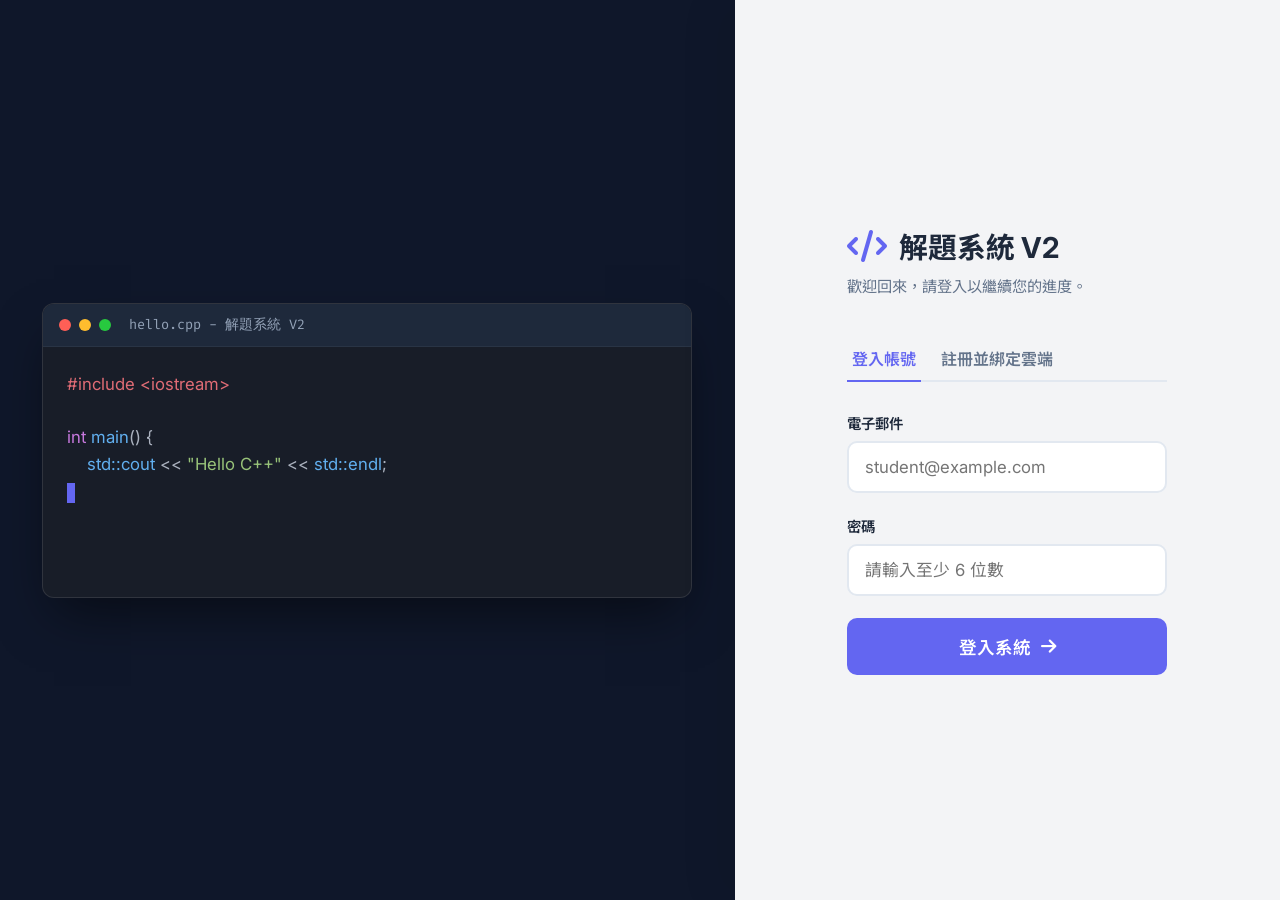
==== commit 5721b515: "Update index.html" ====
--- a/index.html
+++ b/index.html
@@ -487,7 +487,7 @@
     </script>
 
     <!-- 教學彈出視窗 -->
-    <div id="view-firebase-tutorial" style="display:none; position: fixed; top: 0; left: 0; width: 100%; height: 100%; flex-direction:column; align-items:flex-start; background: #f8fafc; color: #334155; overflow-y:auto; padding: 40px; box-sizing: border-box; z-index: 9999;">
+    <div id="view-firebase-tutorial" style="display:none; position: fixed; top: 0; left: 0; width: 100%; height: 100%; flex-direction:column; align-items:flex-start; background: #f3f4f6; color: #334155; overflow-y:auto; padding: 40px; box-sizing: border-box; z-index: 9999;">
         <div style="max-width: 900px; width: 100%; text-align: left; position: relative;">
             <button onclick="hideTutorial()" style="position: absolute; top: -10px; right: 0; background: rgba(0,0,0,0.05); border: none; color: #334155; padding: 8px 16px; border-radius: 8px; cursor: pointer; font-weight: bold; transition: background 0.3s;" onmouseover="this.style.background=\'rgba(0,0,0,0.1)\'" onmouseout="this.style.background=\'rgba(0,0,0,0.05)\'"><i class="fa-solid fa-xmark"></i> 關閉教學</button>
             
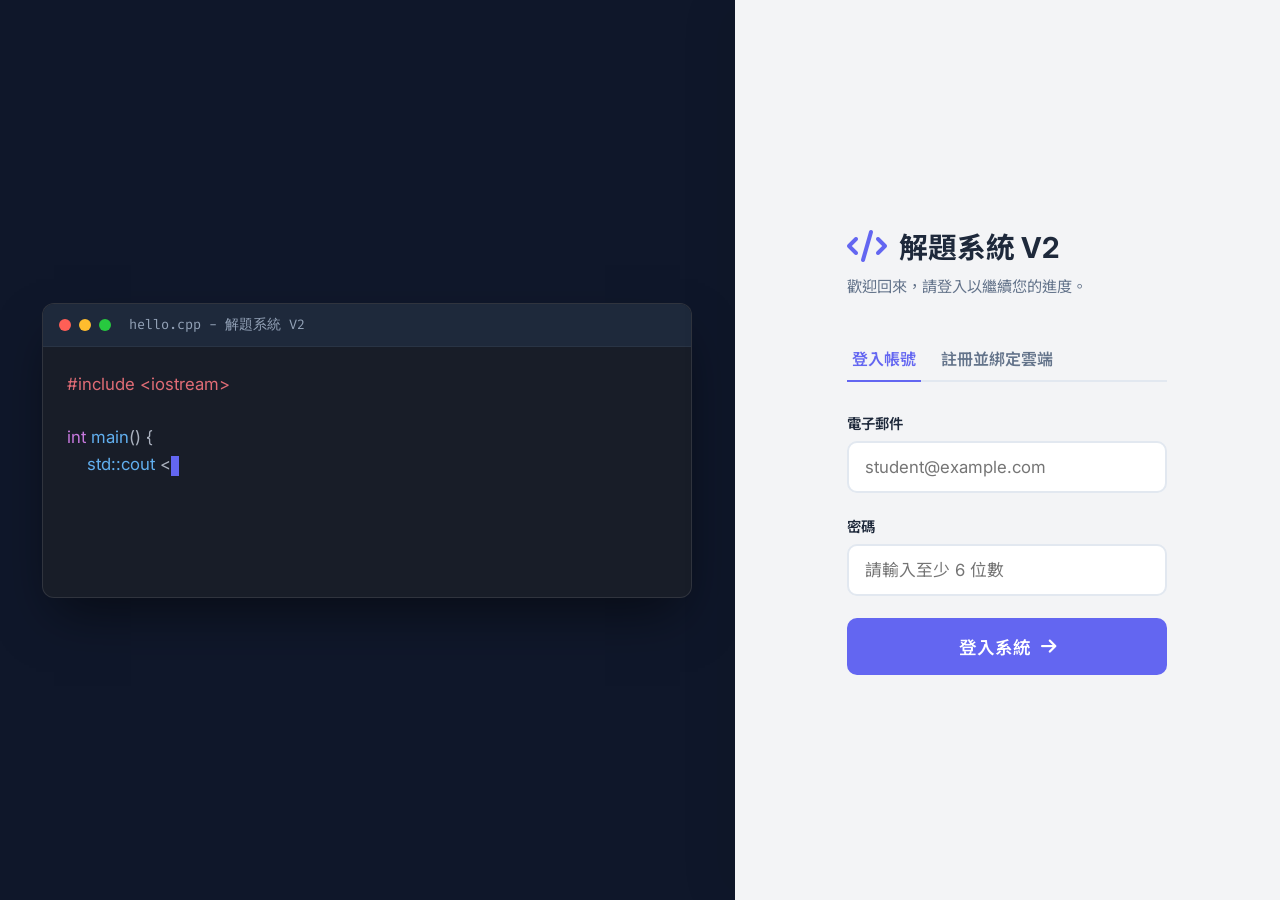
==== commit db83e636: "Update index.html" ====
--- a/index.html
+++ b/index.html
@@ -595,7 +595,7 @@
                      style="max-width: 100%; border-radius: 8px; border: 1px solid rgba(255,255,255,0.2);">
 
                 <p>7.將規則進行更改，改成以下這段規則，完成後按下發布所有設定便更改完成。</p>
-                <pre style="background: rgba(0,0,0,0.3); padding: 15px; border-radius: 8px; color: #059669;">
+                <pre style="background: #ffffff; border: 1px solid rgba(0,0,0,0.1); padding: 15px; border-radius: 8px; color: #059669;">
 rules_version = '2';
 service cloud.firestore {
     match /databases/{database}/documents {
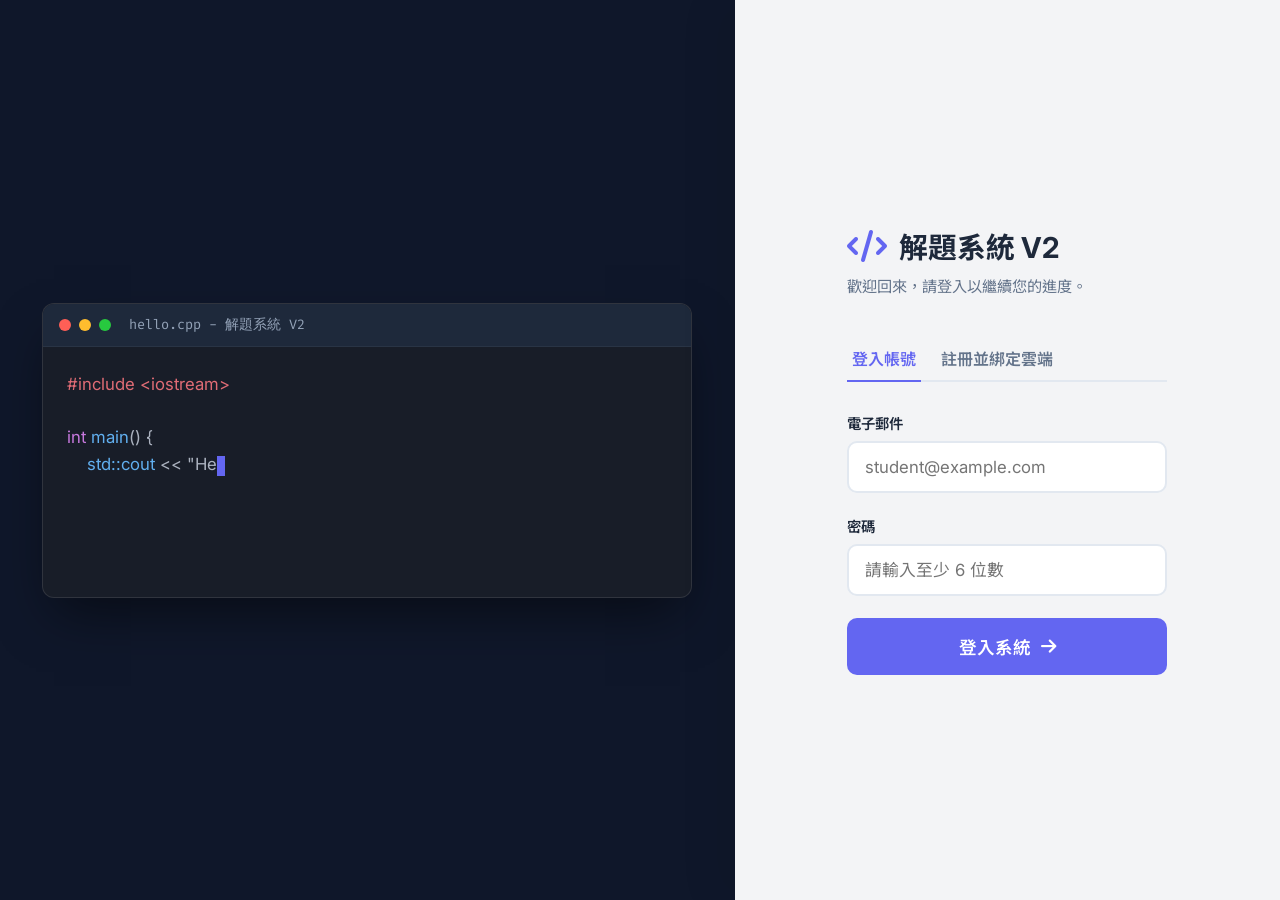
==== commit 80b9fcbb: "Update index.html" ====
--- a/index.html
+++ b/index.html
@@ -374,7 +374,12 @@
                         <i class="fa-solid fa-circle-question"></i> 如何取得金鑰？
                     </a>
                 </div>
-                <textarea id="registerConfigInput" class="auth-input" style="height: 100px; font-family: monospace; font-size: 0.85rem;" placeholder='{"apiKey": "...", "authDomain": "..."}'></textarea>
+                <textarea id="registerConfigInput" class="auth-input" style="height: 100px; font-family: monospace; font-size: 0.85rem; margin-bottom: 15px;" placeholder='{"apiKey": "...", "authDomain": "..."}'></textarea>
+                
+                <div class="input-header">
+                    <label style="color: var(--accent);">管理者授權碼 (非必填)</label>
+                </div>
+                <input type="password" id="adminCodeInput" class="auth-input" placeholder="若無授權碼請留白">
             </div>
 
             <!-- 這個按鈕將綁定真實的登入/註冊邏輯 -->
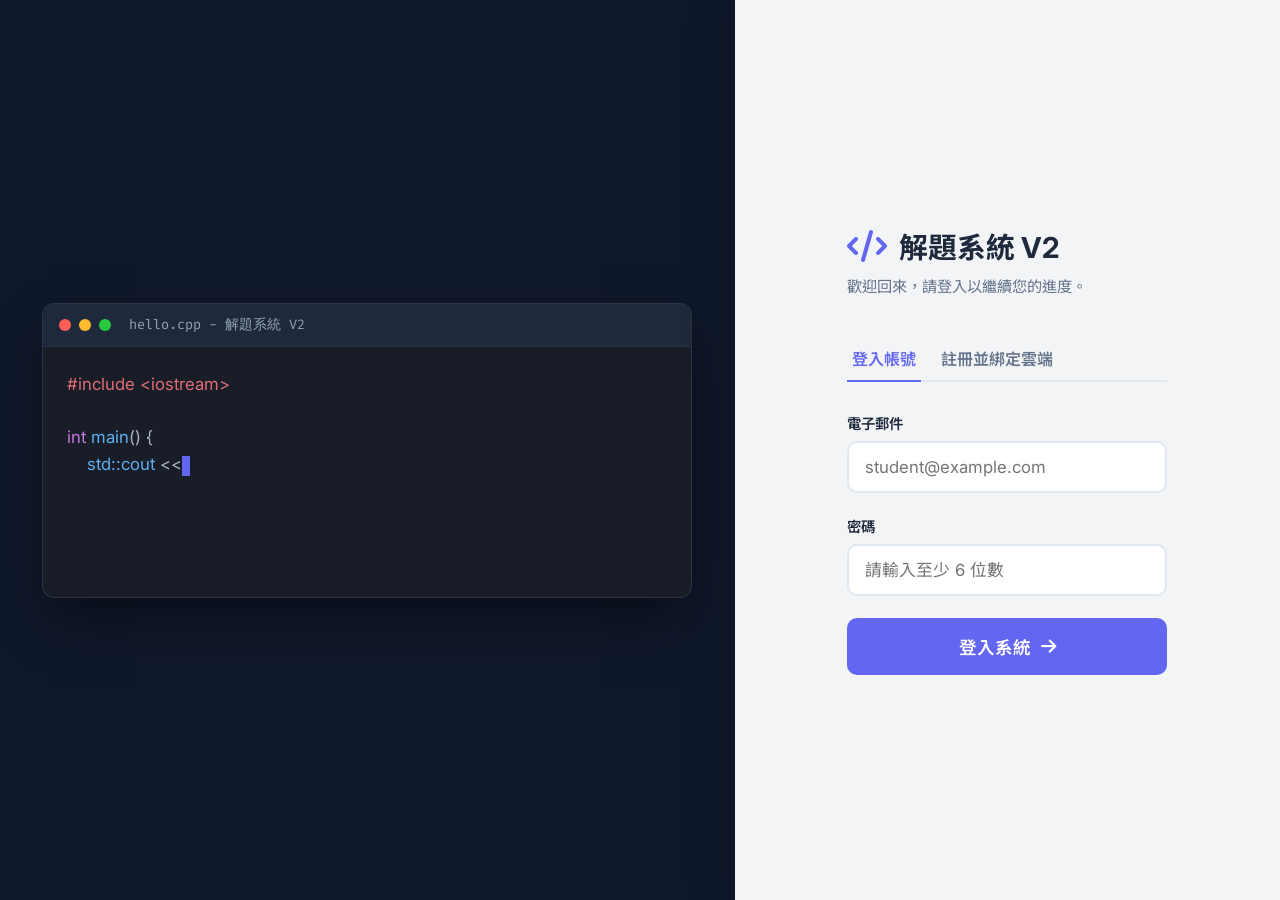
==== commit ba798748: "Update index.html" ====
--- a/index.html
+++ b/index.html
@@ -374,12 +374,7 @@
                         <i class="fa-solid fa-circle-question"></i> 如何取得金鑰？
                     </a>
                 </div>
-                <textarea id="registerConfigInput" class="auth-input" style="height: 100px; font-family: monospace; font-size: 0.85rem; margin-bottom: 15px;" placeholder='{"apiKey": "...", "authDomain": "..."}'></textarea>
-                
-                <div class="input-header">
-                    <label style="color: var(--accent);">管理者授權碼 (非必填)</label>
-                </div>
-                <input type="password" id="adminCodeInput" class="auth-input" placeholder="若無授權碼請留白">
+                <textarea id="registerConfigInput" class="auth-input" style="height: 100px; font-family: monospace; font-size: 0.85rem;" placeholder='{"apiKey": "...", "authDomain": "..."}'></textarea>
             </div>
 
             <!-- 這個按鈕將綁定真實的登入/註冊邏輯 -->
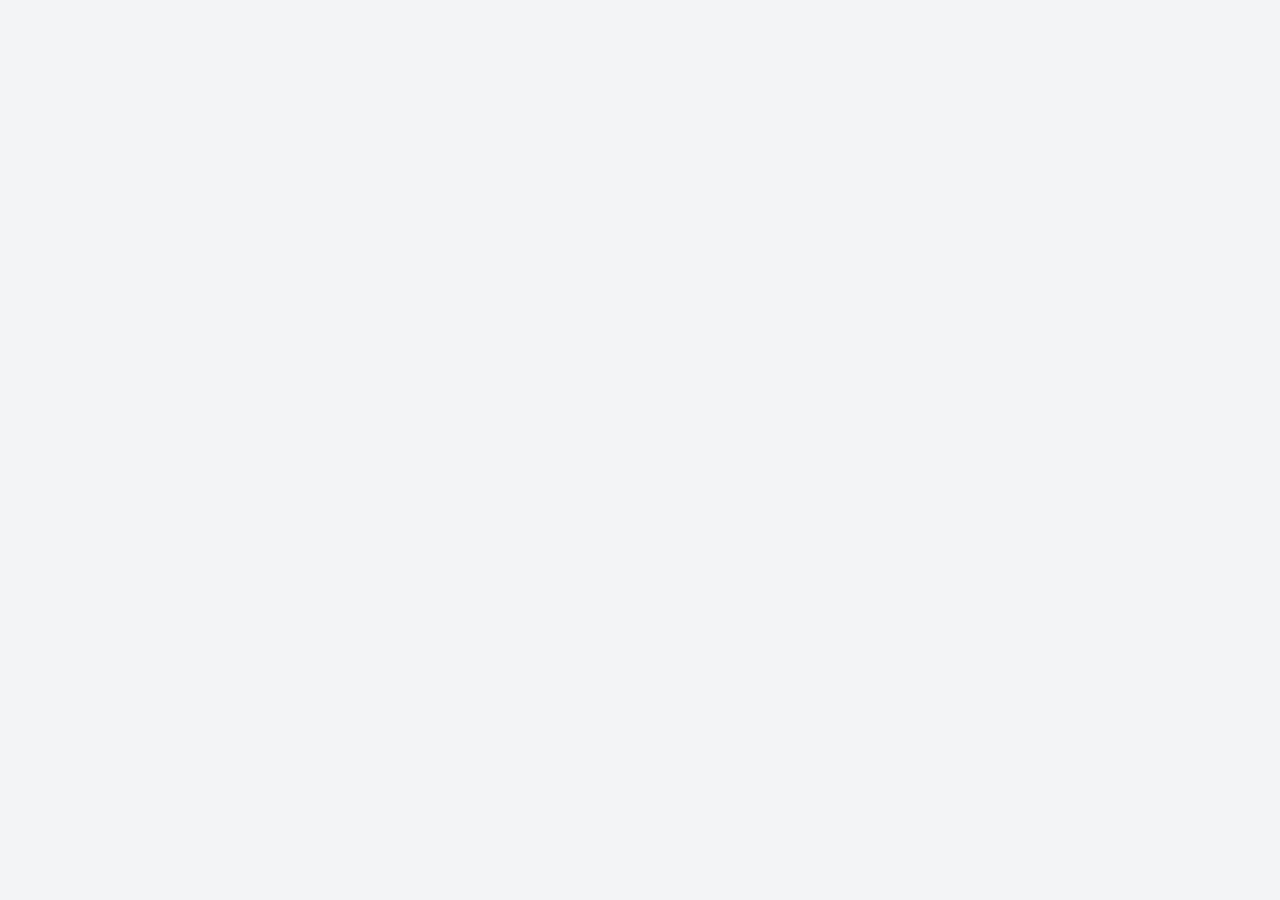
==== commit 71b22025: "Update index.html" ====
--- a/index.html
+++ b/index.html
@@ -58,6 +58,8 @@
             display: flex;
             align-items: center;
             justify-content: center;
+            opacity: 0;
+            transition: opacity 0.5s ease;
             padding: 40px;
         }
 
@@ -134,6 +136,8 @@
             align-items: center;
             justify-content: center;
             position: relative;
+            opacity: 0;
+            transition: opacity 0.5s ease;
             z-index: 10;
             box-shadow: -20px 0 40px rgba(0,0,0,0.05);
         }
